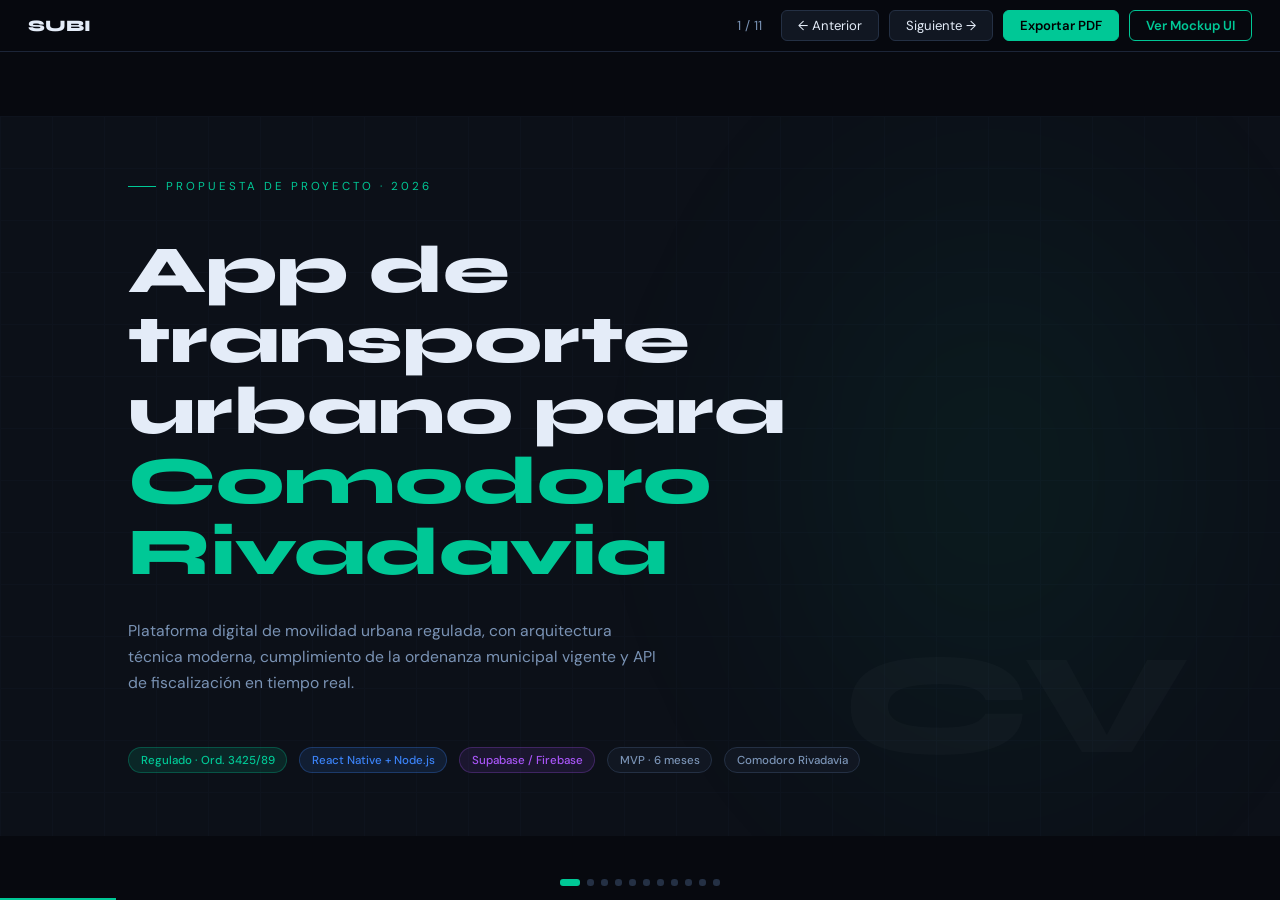
==== index.html @ 4ba76eeb "commit changes" ====
<!DOCTYPE html>
<html lang="es">

<head>
  <meta charset="UTF-8">
  <meta name="viewport" content="width=device-width, initial-scale=1.0">
  <title>SUBI — Presentación del proyecto</title>
  <link
    href="https://fonts.googleapis.com/css2?family=Syne:wght@400;600;700;800&family=DM+Sans:ital,wght@0,300;0,400;0,500;0,600;1,400&display=swap"
    rel="stylesheet">
  <link rel="stylesheet" href="styles.css">
  <style>
    .mockup-btn {
      background: transparent;
      border: 1px solid var(--accent) !important;
      color: var(--accent) !important;
      font-weight: 600;
    }

    .mockup-btn:hover {
      background: var(--accent) !important;
      color: #000 !important;
    }
  </style>
</head>

<body>

  <nav class="nav">
    <div class="nav-brand">SUBI</div>
    <div class="nav-right">
      <span class="nav-counter" id="ctr">1 / 11</span>
      <button class="nbtn" onclick="go(-1)">← Anterior</button>
      <button class="nbtn" onclick="go(1)">Siguiente →</button>
      <button class="nbtn p" onclick="window.print()">Exportar PDF</button>
      <button class="nbtn mockup-btn" onclick="window.open('mockup.html','_blank')">Ver Mockup UI</button>
    </div>
  </nav>

  <div class="pbar" id="pb"></div>
  <div class="dots" id="dots"></div>

  <div class="wrap">
    <div class="vp">


      <!-- ══════════════════════════════════════════════
     S1 · PORTADA
══════════════════════════════════════════════ -->
      <div class="slide on" id="s1" style="flex-direction:column; justify-content:center; padding:8% 10%;">
        <div class="bg-grid" style="opacity:.18;"></div>
        <div class="bg-glow"
          style="right:-5%; top:-15%; width:55%; height:130%; background:radial-gradient(ellipse, rgba(0,200,150,.07), transparent 65%);">
        </div>

        <div style="position:relative;">
          <div style="display:flex; align-items:center; gap:10px; margin-bottom:4%;">
            <div style="width:28px; height:1px; background:var(--accent);"></div>
            <span
              style="font-size:clamp(.62rem,.9vw,.72rem); letter-spacing:3px; text-transform:uppercase; color:var(--accent);">Propuesta
              de Proyecto · 2026</span>
          </div>

          <div class="h1" style="font-size:clamp(2rem,5.5vw,4.2rem); max-width:72%; margin-bottom:3%;">
            App de transporte<br>urbano para<br><span class="g">Comodoro Rivadavia</span>
          </div>

          <div class="body" style="max-width:52%; margin-bottom:5%; font-size:clamp(.76rem,1.25vw,.98rem);">
            Plataforma digital de movilidad urbana regulada, con arquitectura técnica moderna, cumplimiento de la
            ordenanza municipal vigente y API de fiscalización en tiempo real.
          </div>

          <div class="hs">
            <span class="pill g">Regulado · Ord. 3425/89</span>
            <span class="pill b">React Native + Node.js</span>
            <span class="pill pu">Supabase / Firebase</span>
            <span class="pill n">MVP · 6 meses</span>
            <span class="pill n">Comodoro Rivadavia</span>
          </div>
        </div>

        <div
          style="position:absolute; right:7%; bottom:8%; font-family:'Syne',sans-serif; font-size:clamp(5rem,12vw,9rem); font-weight:800; color:rgba(255,255,255,.025); line-height:1; pointer-events:none;">
          CV</div>
      </div>


      <!-- ══════════════════════════════════════════════
     S2 · CONTEXTO Y OPORTUNIDAD
══════════════════════════════════════════════ -->
      <div class="slide" id="s2">
        <div class="inner">
          <div class="hdr">
            <div class="tag">Contexto</div>
            <div class="h2">La oportunidad en <span class="g">Comodoro Rivadavia</span></div>
          </div>
          <div class="content">
            <div class="g3 fill as">

              <div class="card g vs">
                <div class="card-title"><span class="g">Marco legal habilitado</span></div>
                <div class="body">La ordenanza <strong>3425/89</strong> regula y actualmente sanciona el transporte por
                  aplicaciones en Comodoro Rivadavia. Este proyecto opera <strong>dentro del marco legal
                    vigente</strong>, con habilitación municipal, diferenciándose de servicios informales.</div>
              </div>

              <div class="card b vs">
                <div class="card-title"><span class="b">Mercado disponible</span></div>
                <div class="body">Comodoro Rivadavia cuenta con <strong>180.000 habitantes</strong> y no dispone de una
                  plataforma digital de transporte regulada. La demanda existe y el mercado está sin ocupar por un
                  servicio formal.</div>
              </div>

              <div class="card pu vs">
                <div class="card-title"><span class="p">Modelo sustentable</span></div>
                <div class="body">Una comisión del <strong>15% sobre cada viaje</strong> permite al conductor retener
                  más ingresos que en plataformas similares, generando una comunidad de conductores comprometida desde
                  el inicio.</div>
              </div>

              <div class="card vs" style="grid-column:1/-1; flex-direction:row; gap:4%;">
                <div style="flex:1; border-right:1px solid var(--border); padding-right:4%;">
                  <div class="tag" style="margin-bottom:2%;">Usuarios objetivo</div>
                  <ul class="cl">
                    <li><span class="i">—</span><span><strong>Pasajeros:</strong> personas que necesitan movilizarse en
                        la ciudad de forma rápida y segura</span></li>
                    <li><span class="i">—</span><span><strong>Conductores:</strong> propietarios de vehículos
                        particulares o comerciales habilitados</span></li>
                    <li><span class="i">—</span><span><strong>Municipio:</strong> acceso a auditoría en tiempo real del
                        servicio de transporte urbano</span></li>
                  </ul>
                </div>
                <div style="flex:1;">
                  <div class="tag" style="margin-bottom:2%;">Diferencial clave</div>
                  <ul class="cl">
                    <li><span class="i">—</span><span>Único servicio <strong>legalmente habilitado</strong> por el
                        municipio</span></li>
                    <li><span class="i">—</span><span>API de fiscalización para <strong>auditoría municipal en tiempo
                          real</strong></span></li>
                    <li><span class="i">—</span><span>Equipo y soporte <strong>100% local</strong></span></li>
                  </ul>
                </div>
              </div>

            </div>
          </div>
        </div>
      </div>


      <!-- ══════════════════════════════════════════════
     S3 · FUNCIONALIDADES MVP
══════════════════════════════════════════════ -->
      <div class="slide" id="s3">
        <div class="inner">
          <div class="hdr">
            <div class="tag">Producto</div>
            <div class="h2">Funcionalidades del <span class="g">MVP</span></div>
          </div>
          <div class="content">
            <div class="g3 fill as">

              <div class="card vs">
                <div class="card-title">App del pasajero</div>
                <ul class="cl">
                  <li><span class="i">—</span><span>Registro y login con verificación</span></li>
                  <li><span class="i">—</span><span>Solicitud de viaje con origen y destino</span></li>
                  <li><span class="i">—</span><span>Geolocalización y seguimiento del conductor en mapa</span></li>
                  <li><span class="i">—</span><span>Cálculo automático de tarifa</span></li>
                  <li><span class="i">—</span><span>Pago en efectivo (fase 1) y Mercado Pago (fase 2)</span></li>
                  <li><span class="i">—</span><span>Calificación y comentarios del conductor</span></li>
                  <li><span class="i">—</span><span>Historial de viajes</span></li>
                  <li><span class="i">—</span><span>Botón de emergencia</span></li>
                </ul>
              </div>

              <div class="card b vs">
                <div class="card-title"><span class="b">App del conductor</span></div>
                <ul class="cl">
                  <li><span class="i">—</span><span>Registro con validación de documentos y habilitación</span></li>
                  <li><span class="i">—</span><span>Activar / desactivar disponibilidad</span></li>
                  <li><span class="i">—</span><span>Recepción y aceptación de solicitudes</span></li>
                  <li><span class="i">—</span><span>Navegación con ruta en tiempo real</span></li>
                  <li><span class="i">—</span><span>Vista de ganancias del día y semana</span></li>
                  <li><span class="i">—</span><span>Historial de viajes realizados</span></li>
                  <li><span class="i">—</span><span>Notificaciones push</span></li>
                </ul>
              </div>

              <div class="card pu vs">
                <div class="card-title"><span class="p">Panel de administración</span></div>
                <ul class="cl">
                  <li><span class="i">—</span><span>Mapa con conductores y viajes activos en tiempo real</span></li>
                  <li><span class="i">—</span><span>Gestión de conductores y usuarios</span></li>
                  <li><span class="i">—</span><span>Estadísticas de viajes, ingresos y comisiones</span></li>
                  <li><span class="i">—</span><span>Configuración de tarifas y comisiones</span></li>
                  <li><span class="i">—</span><span>Módulo de reportes</span></li>
                  <li><span class="i">—</span><span>Gestión de la API municipal</span></li>
                </ul>
              </div>

            </div>
          </div>
        </div>
      </div>


      <!-- ══════════════════════════════════════════════
     S4 · MARCO LEGAL Y API MUNICIPAL
══════════════════════════════════════════════ -->
      <div class="slide" id="s4">
        <div class="inner">
          <div class="hdr">
            <div class="tag orange">Marco Legal</div>
            <div class="h2">Ordenanza <span class="o">3425/89</span> · API de Fiscalización Municipal</div>
          </div>
          <div class="content">
            <div class="g21 fill as">

              <div class="vs">
                <div class="card or vs">
                  <div class="card-title" style="color:var(--orange);">Ordenanza Municipal 3425/89</div>
                  <div class="body">La ordenanza regula y <strong>sanciona actualmente</strong> el transporte por
                    aplicaciones en Comodoro Rivadavia.<br>Para ello, la plataforma expone una <strong>API de
                      fiscalización</strong>
                    que le permite a la municipalidad auditar el servicio en tiempo real, <strong>sin vulnerar la
                      privacidad de los usuarios</strong>.</div>
                </div>

                <div class="ep">
                  <div class="ep-head">
                    <span class="ep-method get">GET</span>
                    <span class="ep-path">/fiscalizacion/conductor/<span>{id}</span></span>
                  </div>
                  <div class="ep-body">
                    <span class="k">habilitado</span>: <span class="v">true</span><br>
                    <span class="k">documentacion_vigente</span>: <span class="v">true</span><br>
                    <span class="k">vehiculo_habilitado</span>: <span class="v">true</span><br>
                    <span class="c">// Sin datos de pasajero ni viaje</span>
                  </div>
                </div>

                <div class="ep">
                  <div class="ep-head">
                    <span class="ep-method get">GET</span>
                    <span class="ep-path">/fiscalizacion/<span>viajes-activos</span></span>
                  </div>
                  <div class="ep-body">
                    <span class="k">total_viajes_en_curso</span>: <span class="v">14</span><br>
                    <span class="k">conductores_en_linea</span>: <span class="v">23</span><br>
                    <span class="k">zonas</span>: <span class="s">["centro","km3","rada_tilly"]</span><br>
                    <span class="c">// Datos agregados, sin identificar usuarios</span>
                  </div>
                </div>

                <div class="ep">
                  <div class="ep-head">
                    <span class="ep-method post">POST</span>
                    <span class="ep-path">→ <span>municipio/webhook/canon</span></span>
                  </div>
                  <div class="ep-body">
                    <span class="k">viaje_id</span>: <span class="s">"uuid-anonimizado"</span><br>
                    <span class="k">monto_viaje</span>: <span class="v">1850</span><br>
                    <span class="k">canon_calculado</span>: <span class="v">92.5</span><br>
                    <span class="k">zona</span>: <span class="s">"centro"</span><br>
                    <span class="c">// Sin datos personales identificables</span>
                  </div>
                </div>
              </div>

              <div class="vs">
                <div class="card vs">
                  <div class="card-title">Privacidad garantizada</div>
                  <div class="body">Los tres endpoints están diseñados bajo el principio de <strong>mínima exposición de
                      datos</strong>. El municipio puede verificar habilitaciones, medir actividad del servicio y
                    recaudar el canon automáticamente, <strong>sin acceder a ningún dato personal</strong> de pasajeros
                    ni rutas individuales.</div>
                </div>
                <div class="card g vs">
                  <div class="card-title"><span class="g">Ventaja competitiva legal</span></div>
                  <div class="body">Esta API convierte el cumplimiento normativo en una <strong>ventaja
                      estructural</strong>: cualquier otro servicio que quiera operar en Comodoro deberá cumplir la
                    misma ordenanza, y esta plataforma ya tiene la infraestructura construida desde el origen.</div>
                </div>
                <div class="card or vs">
                  <div class="card-title" style="color:var(--orange);">Canon Municipal</div>
                  <div class="body">El webhook de canon dispara automáticamente al completarse cada viaje, enviando al
                    sistema municipal el monto a recaudar <strong>sin intervención manual</strong>. Transparencia total
                    para el municipio, cero fricción para la operación.</div>
                </div>
              </div>

            </div>
          </div>
        </div>
      </div>


      <!-- ══════════════════════════════════════════════
     S5 · ARQUITECTURA GENERAL
══════════════════════════════════════════════ -->
      <div class="slide" id="s5">
        <div class="inner">
          <div class="hdr">
            <div class="tag blue">Arquitectura</div>
            <div class="h2">Estructura general del <span class="b">sistema</span></div>
          </div>
          <div class="content">
            <div class="g21 fill as">

              <div class="vs">
                <div class="arch-layer g">
                  <div class="arch-label g">Frontend</div>
                  <div class="arch-pills">
                    <span class="pill g">App Pasajero</span>
                    <span class="pill g">App Conductor</span>
                    <span class="pill n">React Native / Flutter</span>
                    <span class="pill n">iOS + Android</span>
                  </div>
                </div>
                <div style="text-align:center; font-size:.78rem; color:var(--text3);">HTTPS / WebSocket</div>
                <div class="arch-layer b">
                  <div class="arch-label b">API Gateway</div>
                  <div class="arch-pills">
                    <span class="pill b">Node.js + Express</span>
                    <span class="pill b">JWT Auth</span>
                    <span class="pill b">REST + WebSocket</span>
                    <span class="pill n">SSL/TLS</span>
                  </div>
                </div>
                <div style="text-align:center; font-size:.78rem; color:var(--text3);">Servicios internos</div>
                <div class="arch-layer p">
                  <div class="arch-label p">Servicios</div>
                  <div class="arch-pills">
                    <span class="pill pu">Auth Service</span>
                    <span class="pill pu">Ride Service</span>
                    <span class="pill pu">Location Service</span>
                    <span class="pill pu">Payment Service</span>
                    <span class="pill n">Push Notifications</span>
                  </div>
                </div>
                <div style="text-align:center; font-size:.78rem; color:var(--text3);">Persistencia</div>
                <div class="arch-layer o">
                  <div class="arch-label o">Datos</div>
                  <div class="arch-pills">
                    <span class="pill or">Supabase (PostgreSQL)</span>
                    <span class="pill or">Redis (cache)</span>
                    <span class="pill n">Tiempo real</span>
                  </div>
                </div>
                <div style="text-align:center; font-size:.78rem; color:var(--text3);">Webhook</div>
                <div class="arch-layer n">
                  <div class="arch-label" style="color:var(--text2);">API Municipal</div>
                  <div class="arch-pills">
                    <span class="pill n">Fiscalización</span>
                    <span class="pill n">Canon Automático</span>
                    <span class="pill n">Ord. 3425/89</span>
                  </div>
                </div>
              </div>

              <div class="vs">
                <div class="card vs">
                  <div class="card-title">Panel Admin Web</div>
                  <ul class="cl">
                    <li><span class="i">—</span><span><strong>React.js</strong> — dashboard en tiempo real</span></li>
                    <li><span class="i">—</span><span>Consume la misma API REST del backend</span></li>
                    <li><span class="i">—</span><span>Autenticación separada con roles</span></li>
                    <li><span class="i">—</span><span>Módulo de fiscalización municipal integrado</span></li>
                  </ul>
                </div>
                <div class="card b vs">
                  <div class="card-title"><span class="b">Comunicación en tiempo real</span></div>
                  <ul class="cl">
                    <li><span class="i">—</span><span><strong>WebSockets</strong> para ubicación del conductor</span>
                    </li>
                    <li><span class="i">—</span><span><strong>Push notifications</strong> vía Firebase Cloud
                        Messaging</span></li>
                    <li><span class="i">—</span><span>Estado del viaje sincronizado en todas las apps</span></li>
                  </ul>
                </div>
                <div class="card g vs">
                  <div class="card-title"><span class="g">Hosting e infraestructura</span></div>
                  <ul class="cl">
                    <li><span class="i">—</span><span><strong>Supabase Cloud</strong> o VPS propio (Railway /
                        Render)</span></li>
                    <li><span class="i">—</span><span>Certificados SSL obligatorios desde el día 1</span></li>
                    <li><span class="i">—</span><span>Escalable horizontalmente cuando el uso crezca</span></li>
                    <li><span class="i">—</span><span><strong>$100–200 USD/mes</strong> en infraestructura para la fase
                        inicial</span></li>
                  </ul>
                </div>
              </div>

            </div>
          </div>
        </div>
      </div>


      <!-- ══════════════════════════════════════════════
     S6 · STACK TECNOLÓGICO
══════════════════════════════════════════════ -->
      <div class="slide" id="s6">
        <div class="inner">
          <div class="hdr">
            <div class="tag">Tecnología</div>
            <div class="h2">Stack tecnológico <span class="g">seleccionado</span></div>
          </div>
          <div class="content">
            <div class="g4 fill as">

              <div class="card g vs">
                <div class="card-title"><span class="g">Apps Móviles</span></div>
                <ul class="cl">
                  <li><span class="i">—</span><span><strong>React Native</strong> — un código para iOS y Android</span>
                  </li>
                  <li><span class="i">—</span><span>JavaScript / TypeScript</span></li>
                  <li><span class="i">—</span><span>Expo para desarrollo ágil</span></li>
                  <li><span class="i">—</span><span>Publicación en App Store y Play Store</span></li>
                </ul>
              </div>

              <div class="card b vs">
                <div class="card-title"><span class="b">Backend</span></div>
                <ul class="cl">
                  <li><span class="i">—</span><span><strong>Node.js + Express</strong></span></li>
                  <li><span class="i">—</span><span>API REST + WebSockets</span></li>
                  <li><span class="i">—</span><span>JWT para autenticación segura</span></li>
                  <li><span class="i">—</span><span>bcrypt para contraseñas</span></li>
                  <li><span class="i">—</span><span>Variables de entorno para secrets</span></li>
                </ul>
              </div>

              <div class="card pu vs">
                <div class="card-title"><span class="p">Base de Datos</span></div>
                <ul class="cl">
                  <li><span class="i">—</span><span><strong>Supabase</strong> (PostgreSQL)</span></li>
                  <li><span class="i">—</span><span>Tiempo real nativo</span></li>
                  <li><span class="i">—</span><span>Autenticación integrada</span></li>
                  <li><span class="i">—</span><span>Redis para caché de ubicaciones</span></li>
                  <li><span class="i">—</span><span>Open source, sin vendor lock-in</span></li>
                </ul>
              </div>

              <div class="card or vs">
                <div class="card-title" style="color:var(--orange);">Mapas y Pagos</div>
                <ul class="cl">
                  <li><span class="i">—</span><span><strong>Mapbox</strong> — gratis hasta 50k cargas/mes</span></li>
                  <li><span class="i">—</span><span>O <strong>OpenStreetMap + Leaflet</strong> (100% gratuito)</span>
                  </li>
                  <li><span class="i">—</span><span><strong>Mercado Pago SDK</strong> para pagos digitales</span></li>
                  <li><span class="i">—</span><span>Efectivo habilitado desde el inicio</span></li>
                </ul>
              </div>

              <div class="card vs" style="grid-column:1/-1; flex-direction:row; gap:4%;">
                <div style="flex:1; border-right:1px solid var(--border); padding-right:4%;">
                  <div class="card-title" style="margin-bottom:4%;">Notificaciones y Tiempo Real</div>
                  <ul class="cl">
                    <li><span class="i">—</span><span><strong>Firebase Cloud Messaging</strong> para push
                        notifications</span></li>
                    <li><span class="i">—</span><span><strong>WebSockets</strong> para ubicación en tiempo real del
                        conductor</span></li>
                    <li><span class="i">—</span><span>Estado del viaje sincronizado en todas las apps
                        simultáneamente</span></li>
                  </ul>
                </div>
                <div style="flex:1; border-right:1px solid var(--border); padding-right:4%;">
                  <div class="card-title" style="margin-bottom:4%;">Panel Admin</div>
                  <ul class="cl">
                    <li><span class="i">—</span><span><strong>React.js</strong> — interfaz web responsive</span></li>
                    <li><span class="i">—</span><span>Consume la misma API del backend</span></li>
                    <li><span class="i">—</span><span>Módulo de fiscalización municipal integrado</span></li>
                  </ul>
                </div>
                <div style="flex:1;">
                  <div class="card-title" style="margin-bottom:4%;">Seguridad</div>
                  <ul class="cl">
                    <li><span class="i">—</span><span>SSL/TLS obligatorio en todos los endpoints</span></li>
                    <li><span class="i">—</span><span>JWT con expiración + refresh tokens</span></li>
                    <li><span class="i">—</span><span>Secrets en variables de entorno, nunca en código</span></li>
                    <li><span class="i">—</span><span>Verificación de identidad de conductores</span></li>
                  </ul>
                </div>
              </div>

            </div>
          </div>
        </div>
      </div>


      <!-- ══════════════════════════════════════════════
     S7 · BASE DE DATOS
══════════════════════════════════════════════ -->
      <div class="slide" id="s7">
        <div class="inner">
          <div class="hdr">
            <div class="tag purple">Base de Datos</div>
            <div class="h2">Esquema de datos <span class="p">principal</span></div>
          </div>
          <div class="content">
            <div class="g3 fill as">

              <div class="vs">
                <div class="card-title"
                  style="margin-bottom:4%; font-size:clamp(.64rem,1vw,.8rem); color:var(--text2); text-transform:uppercase; letter-spacing:1px;">
                  Tabla: Users</div>
                <div class="code">
                  <span class="cm">-- Tabla users (Supabase/PostgreSQL)</span><br>
                  id &nbsp;&nbsp;&nbsp;&nbsp;&nbsp;&nbsp;&nbsp; UUID &nbsp;&nbsp;&nbsp;&nbsp;<span class="kw">PRIMARY
                    KEY</span><br>
                  name &nbsp;&nbsp;&nbsp;&nbsp; VARCHAR(100)<br>
                  email &nbsp;&nbsp;&nbsp; VARCHAR &nbsp;&nbsp;<span class="kw">UNIQUE</span><br>
                  password &nbsp;<span class="st">hashed (bcrypt)</span><br>
                  role &nbsp;&nbsp;&nbsp;&nbsp;&nbsp; <span class="st">'user'|'driver'|'admin'</span><br>
                  verified &nbsp; BOOLEAN<br>
                  created_at TIMESTAMP
                </div>
                <div class="card b vs" style="margin-top:4%;">
                  <div class="card-title"><span class="b">Conductor (extensión)</span></div>
                  <div class="code" style="margin-top:4%;">
                    driver_id &nbsp;&nbsp;&nbsp; → users.id<br>
                    licencia &nbsp;&nbsp;&nbsp;&nbsp; VARCHAR<br>
                    vehiculo &nbsp;&nbsp;&nbsp;&nbsp; JSONB<br>
                    habilitado &nbsp;&nbsp; BOOLEAN<br>
                    doc_vigente &nbsp; BOOLEAN<br>
                    rating &nbsp;&nbsp;&nbsp;&nbsp;&nbsp;&nbsp; DECIMAL(3,2)
                  </div>
                </div>
              </div>

              <div class="vs">
                <div class="card-title"
                  style="margin-bottom:4%; font-size:clamp(.64rem,1vw,.8rem); color:var(--text2); text-transform:uppercase; letter-spacing:1px;">
                  Tabla: Rides</div>
                <div class="code">
                  id &nbsp;&nbsp;&nbsp;&nbsp;&nbsp;&nbsp;&nbsp;&nbsp; UUID <span class="kw">PRIMARY KEY</span><br>
                  user_id &nbsp;&nbsp;&nbsp; → users.id<br>
                  driver_id &nbsp; → users.id<br>
                  origin &nbsp;&nbsp;&nbsp;&nbsp; JSONB <span class="cm">-- {lat,lng,addr}</span><br>
                  destination JSONB <span class="cm">-- {lat,lng,addr}</span><br>
                  fare &nbsp;&nbsp;&nbsp;&nbsp;&nbsp;&nbsp; DECIMAL(10,2)<br>
                  commission &nbsp;DECIMAL(10,2)<br>
                  status &nbsp;&nbsp;&nbsp;&nbsp; <span class="st">'requested'|'accepted'|</span><br>
                  &nbsp;&nbsp;&nbsp;&nbsp;&nbsp;&nbsp;&nbsp;&nbsp;&nbsp;&nbsp;&nbsp;&nbsp;<span
                    class="st">'in_progress'|'completed'</span><br>
                  timestamp &nbsp; TIMESTAMPTZ
                </div>
                <div class="card g vs" style="margin-top:4%;">
                  <div class="card-title"><span class="g">Canon Municipal</span></div>
                  <div class="code" style="margin-top:4%;">
                    ride_uuid &nbsp;&nbsp;<span class="cm">-- anonimizado</span><br>
                    monto &nbsp;&nbsp;&nbsp;&nbsp;&nbsp; DECIMAL<br>
                    canon &nbsp;&nbsp;&nbsp;&nbsp;&nbsp; DECIMAL <span class="cm">-- calculado</span><br>
                    zona &nbsp;&nbsp;&nbsp;&nbsp;&nbsp;&nbsp; VARCHAR<br>
                    enviado_mun BOOLEAN
                  </div>
                </div>
              </div>

              <div class="vs">
                <div class="card-title"
                  style="margin-bottom:4%; font-size:clamp(.64rem,1vw,.8rem); color:var(--text2); text-transform:uppercase; letter-spacing:1px;">
                  Tabla: Locations</div>
                <div class="code">
                  <span class="cm">-- Actualización en tiempo real</span><br>
                  driver_id &nbsp; UUID<br>
                  lat &nbsp;&nbsp;&nbsp;&nbsp;&nbsp;&nbsp;&nbsp; DECIMAL<br>
                  lng &nbsp;&nbsp;&nbsp;&nbsp;&nbsp;&nbsp;&nbsp; DECIMAL<br>
                  heading &nbsp;&nbsp;&nbsp; INTEGER<br>
                  updated_at &nbsp;TIMESTAMPTZ<br>
                  <span class="cm">-- TTL: se limpia automáticamente</span><br>
                  <span class="cm">-- Redis cache para velocidad</span>
                </div>
                <div class="card or vs" style="margin-top:4%;">
                  <div class="card-title" style="color:var(--orange);">Tabla: Ratings</div>
                  <div class="code" style="margin-top:4%;">
                    ride_id &nbsp;&nbsp; → rides.id<br>
                    from_user UUID<br>
                    to_user &nbsp;&nbsp; UUID<br>
                    score &nbsp;&nbsp;&nbsp;&nbsp; INTEGER <span class="cm">-- 1-5</span><br>
                    comment &nbsp;&nbsp; TEXT
                  </div>
                </div>
              </div>

            </div>
          </div>
        </div>
      </div>


      <!-- ══════════════════════════════════════════════
     S8 · SEGURIDAD Y PRIVACIDAD
══════════════════════════════════════════════ -->
      <div class="slide" id="s8">
        <div class="inner">
          <div class="hdr">
            <div class="tag orange">Seguridad y Privacidad</div>
            <div class="h2">Infraestructura de <span class="o">seguridad</span> del sistema</div>
          </div>
          <div class="content">
            <div class="g4 fill as">

              <div class="card g vs">
                <div class="card-title"><span class="g">Autenticación</span></div>
                <ul class="cl">
                  <li><span class="i">—</span><span><strong>JWT</strong> con expiración + refresh tokens</span></li>
                  <li><span class="i">—</span><span><strong>bcrypt</strong> para hash de contraseñas</span></li>
                  <li><span class="i">—</span><span>Secrets en variables de entorno</span></li>
                  <li><span class="i">—</span><span>Verificación de email al registro</span></li>
                </ul>
              </div>

              <div class="card b vs">
                <div class="card-title"><span class="b">Comunicación</span></div>
                <ul class="cl">
                  <li><span class="i">—</span><span><strong>HTTPS obligatorio</strong> en todos los endpoints</span>
                  </li>
                  <li><span class="i">—</span><span>WSS (WebSocket seguro) para tiempo real</span></li>
                  <li><span class="i">—</span><span>Certificados SSL/TLS actualizados</span></li>
                  <li><span class="i">—</span><span>Rate limiting para prevenir abuso</span></li>
                </ul>
              </div>

              <div class="card pu vs">
                <div class="card-title"><span class="p">Privacidad de Usuarios</span></div>
                <ul class="cl">
                  <li><span class="i">—</span><span>Datos personales <strong>nunca expuestos</strong> en la API
                      municipal</span></li>
                  <li><span class="i">—</span><span>UUIDs anonimizados en reportes fiscales</span></li>
                  <li><span class="i">—</span><span>Acceso por roles estrictos</span></li>
                  <li><span class="i">—</span><span>Política de privacidad explícita</span></li>
                </ul>
              </div>

              <div class="card or vs">
                <div class="card-title" style="color:var(--orange);">Verificación Conductores</div>
                <ul class="cl">
                  <li><span class="i">—</span><span>Validación de DNI y licencia de conducir</span></li>
                  <li><span class="i">—</span><span>Verificación de habilitación municipal</span></li>
                  <li><span class="i">—</span><span>Revisión técnica del vehículo</span></li>
                  <li><span class="i">—</span><span>Estado activo/suspendido en tiempo real</span></li>
                </ul>
              </div>

              <div class="card vs" style="grid-column:1/-1; flex-direction:row; gap:3%;">
                <div style="flex:1;">
                  <div class="card-title" style="margin-bottom:3%;">Botón de Emergencia</div>
                  <ul class="cl">
                    <li><span class="i">—</span><span>Disponible en la app del pasajero durante todo el viaje</span>
                    </li>
                    <li><span class="i">—</span><span>Envía ubicación GPS en tiempo real al panel de
                        administración</span></li>
                    <li><span class="i">—</span><span>Registro del incidente con timestamp y datos del viaje</span></li>
                  </ul>
                </div>
                <div style="flex:1; border-left:1px solid var(--border); padding-left:3%;">
                  <div class="card-title" style="margin-bottom:3%;">Base de Datos Segura</div>
                  <ul class="cl">
                    <li><span class="i">—</span><span>Backups automáticos diarios</span></li>
                    <li><span class="i">—</span><span>Base de datos replicada (alta disponibilidad)</span></li>
                    <li><span class="i">—</span><span>Acceso solo desde el backend, nunca directo desde el
                        cliente</span></li>
                  </ul>
                </div>
                <div style="flex:1; border-left:1px solid var(--border); padding-left:3%;">
                  <div class="card-title" style="margin-bottom:3%;">Cumplimiento Normativo</div>
                  <ul class="cl">
                    <li><span class="i">—</span><span>Arquitectura diseñada desde el origen para cumplir la <strong>Ord.
                          3425/89</strong></span></li>
                    <li><span class="i">—</span><span>Auditoría municipal habilitada sin comprometer la
                        privacidad</span></li>
                  </ul>
                </div>
              </div>

            </div>
          </div>
        </div>
      </div>


      <!-- ══════════════════════════════════════════════
     S9 · MONETIZACIÓN
══════════════════════════════════════════════ -->
      <div class="slide" id="s9">
        <div class="inner">
          <div class="hdr">
            <div class="tag">Modelo de Negocio</div>
            <div class="h2">Monetización y <span class="g">estructura financiera</span></div>
          </div>
          <div class="content">
            <div class="g21 fill as">

              <div class="vs">
                <div class="g2" style="gap:clamp(7px,1.5%,14px);">
                  <div class="stat">
                    <div class="stat-v g">15%</div>
                    <div class="stat-l">Comisión por viaje</div>
                  </div>
                  <div class="stat">
                    <div class="stat-v b">~11%</div>
                    <div class="stat-l">Ingreso neto (post Mercado Pago)</div>
                  </div>
                </div>

                <div class="card vs">
                  <div class="card-title">Fuentes de ingreso</div>
                  <ul class="cl">
                    <li><span class="i">—</span><span><strong>Comisión por viaje (15%)</strong> — ingreso principal
                        desde el primer viaje completado</span></li>
                    <li><span class="i">—</span><span><strong>Servicios premium para conductores</strong> — visibilidad
                        prioritaria, estadísticas avanzadas</span></li>
                    <li><span class="i">—</span><span><strong>Pagos digitales (fase 2)</strong> — integración con
                        Mercado Pago (~3–5% de comisión del medio de pago)</span></li>
                    <li><span class="i">—</span><span><strong>Publicidad local (fase 3)</strong> — cuando la base de
                        usuarios justifique el volumen</span></li>
                  </ul>
                </div>

                <div class="card g vs">
                  <div class="card-title"><span class="g">Costos operativos mensuales</span></div>
                  <ul class="cl">
                    <li><span class="i">—</span><span>Infraestructura: <strong>$100–200 USD/mes</strong> en fase
                        inicial</span></li>
                    <li><span class="i">—</span><span>Mapbox: <strong>gratuito</strong> hasta 50.000 cargas/mes</span>
                    </li>
                    <li><span class="i">—</span><span>Firebase FCM (notificaciones): <strong>gratuito</strong></span>
                    </li>
                    <li><span class="i">—</span><span>Supabase: <strong>gratuito</strong> hasta límite generoso, luego
                        escala</span></li>
                  </ul>
                </div>
              </div>

              <div class="vs">
                <div class="card b vs">
                  <div class="card-title"><span class="b">Flujo por viaje — ejemplo $2.000 ARS</span></div>
                  <div style="margin-top:4%;">
                    <div class="cost-row"><span class="cost-label">Monto total del viaje</span><span
                        class="cost-val">$2.000</span></div>
                    <div class="cost-row"><span class="cost-label">Conductor recibe (85%)</span><span
                        class="cost-val g">$1.700</span></div>
                    <div class="cost-row"><span class="cost-label">Comisión plataforma (15%)</span><span
                        class="cost-val">$300</span></div>
                    <div class="cost-row"><span class="cost-label">Canon municipal (automático)</span><span
                        class="cost-val" style="color:var(--orange);">Según ord.</span></div>
                    <div class="cost-row total"><span class="cost-label">Ingreso neto plataforma</span><span
                        class="cost-val">~$220–260</span></div>
                  </div>
                </div>
                <div class="card or vs">
                  <div class="card-title" style="color:var(--orange);">Consideración importante</div>
                  <div class="body">Mercado Pago cobra entre <strong>3–5% por transacción</strong> en pagos digitales.
                    Esto debe contemplarse en el modelo desde el inicio para que la comisión del 15% sea sostenible.
                  </div>
                </div>
              </div>

            </div>
          </div>
        </div>
      </div>


      <!-- ══════════════════════════════════════════════
     S10 · PLAN DE DESARROLLO
══════════════════════════════════════════════ -->
      <div class="slide" id="s10">
        <div class="inner">
          <div class="hdr">
            <div class="tag blue">Plan de Desarrollo</div>
            <div class="h2">Roadmap <span class="b">6 meses</span> · MVP a lanzamiento</div>
          </div>
          <div class="content">
            <div class="g21 fill as">

              <div class="tl">
                <div class="tli">
                  <div class="tl-left">
                    <div class="tl-dot g">1</div>
                    <div class="tl-line"></div>
                  </div>
                  <div class="tl-body">
                    <div class="tl-period">Mes 1 — Semanas 1–4</div>
                    <div class="tl-title">Arquitectura, diseño y base técnica</div>
                    <div class="tl-desc">Definición del stack, setup del repositorio, diseño UX/UI en Figma, prototipo
                      interactivo. Configuración de Supabase, estructura de base de datos y autenticación base. Contacto
                      con municipio para definir protocolo de la API de fiscalización.</div>
                  </div>
                </div>
                <div class="tli">
                  <div class="tl-left">
                    <div class="tl-dot b">2</div>
                    <div class="tl-line"></div>
                  </div>
                  <div class="tl-body">
                    <div class="tl-period b">Mes 2–3 — Core del sistema</div>
                    <div class="tl-title">Desarrollo de apps y backend</div>
                    <div class="tl-desc">App del pasajero y app del conductor en React Native. Backend Node.js con todos
                      los endpoints. Geolocalización en tiempo real con WebSockets. Integración de mapas (Mapbox). API
                      de fiscalización municipal — los 3 endpoints y el webhook.</div>
                  </div>
                </div>
                <div class="tli">
                  <div class="tl-left">
                    <div class="tl-dot g">3</div>
                    <div class="tl-line"></div>
                  </div>
                  <div class="tl-body">
                    <div class="tl-period">Mes 4 — Integraciones</div>
                    <div class="tl-title">Panel admin, pagos y notificaciones</div>
                    <div class="tl-desc">Panel de administración en React.js. Integración con Mercado Pago. Push
                      notifications vía FCM. Botón de emergencia. Módulo de reportes y estadísticas.</div>
                  </div>
                </div>
                <div class="tli">
                  <div class="tl-left">
                    <div class="tl-dot b">4</div>
                    <div class="tl-line"></div>
                  </div>
                  <div class="tl-body">
                    <div class="tl-period b">Mes 5 — Calidad</div>
                    <div class="tl-title">Testing, QA y correcciones</div>
                    <div class="tl-desc">Pruebas internas con conductores reales. Testing de la API municipal con el
                      equipo del municipio. Corrección de bugs, ajuste de tarifas y flujos. Testing en dispositivos
                      reales Android e iOS.</div>
                  </div>
                </div>
                <div class="tli">
                  <div class="tl-left">
                    <div class="tl-dot g">5</div>
                  </div>
                  <div class="tl-body">
                    <div class="tl-period">Mes 6 — Lanzamiento</div>
                    <div class="tl-title">Piloto en Comodoro Rivadavia</div>
                    <div class="tl-desc">Publicación en App Store y Play Store. Onboarding de conductores iniciales.
                      Campaña de marketing digital local. Monitoreo activo post-lanzamiento y soporte.</div>
                  </div>
                </div>
              </div>

              <div class="vs">
                <div class="card g vs">
                  <div class="card-title"><span class="g">Herramientas de desarrollo</span></div>
                  <ul class="cl">
                    <li><span class="i">—</span><span><strong>GitHub</strong> — control de versiones y
                        colaboración</span></li>
                    <li><span class="i">—</span><span><strong>Jira / Notion</strong> — gestión de tareas e hitos</span>
                    </li>
                    <li><span class="i">—</span><span><strong>Figma</strong> — diseño UI/UX y prototipado</span></li>
                    <li><span class="i">—</span><span><strong>Postman</strong> — documentación y testing de API</span>
                    </li>
                  </ul>
                </div>
                <div class="card b vs">
                  <div class="card-title"><span class="b">Metodología</span></div>
                  <ul class="cl">
                    <li><span class="i">—</span><span>Sprints de <strong>2 semanas</strong> con entregables
                        concretos</span></li>
                    <li><span class="i">—</span><span>Documentación técnica continua de arquitectura y decisiones</span>
                    </li>
                    <li><span class="i">—</span><span>IA como herramienta para acelerar desarrollo (Copilot,
                        Claude)</span></li>
                    <li><span class="i">—</span><span>Code review en cada Pull Request</span></li>
                  </ul>
                </div>
                <div class="card vs">
                  <div class="card-title">Entregables por fase</div>
                  <ul class="cl">
                    <li><span class="i">—</span><span>Mes 1: Prototipo Figma + arquitectura documentada</span></li>
                    <li><span class="i">—</span><span>Mes 3: Backend funcional + API municipal operativa</span></li>
                    <li><span class="i">—</span><span>Mes 4: Apps completas en entorno de pruebas</span></li>
                    <li><span class="i">—</span><span>Mes 5: Build aprobado por municipio</span></li>
                    <li><span class="i">—</span><span>Mes 6: App publicada en stores</span></li>
                  </ul>
                </div>
              </div>

            </div>
          </div>
        </div>
      </div>


      <!-- ══════════════════════════════════════════════
     S11 · CIERRE
══════════════════════════════════════════════ -->
      <div class="slide" id="s11" style="flex-direction:column; justify-content:center; padding:8% 10%;">
        <div class="bg-grid" style="opacity:.12;"></div>
        <div class="bg-glow"
          style="right:-8%; top:-20%; width:60%; height:130%; background:radial-gradient(ellipse, rgba(0,200,150,.07), transparent 65%);">
        </div>
        <div class="bg-glow"
          style="left:-5%; bottom:-20%; width:50%; height:100%; background:radial-gradient(ellipse, rgba(59,130,246,.05), transparent 65%);">
        </div>

        <div style="position:relative;">
          <div
            style="font-size:clamp(.62rem,.9vw,.72rem); letter-spacing:3px; text-transform:uppercase; color:var(--blue); margin-bottom:3%;">
            Resumen del Proyecto</div>

          <div class="h1"
            style="font-size:clamp(1.8rem,4.5vw,3.4rem); max-width:70%; margin-bottom:3%; line-height:1.1;">
            SUBI
          </div>


          <div style="margin-bottom:4%;">
            <button onclick="window.open('mockup.html','_blank')"
              style="padding:.65em 1.8em;background:var(--accent);border:none;border-radius:8px;color:#000;font-family:'Syne',sans-serif;font-weight:700;font-size:clamp(.7rem,1.1vw,.88rem);cursor:pointer;letter-spacing:.3px;transition:opacity .15s;"
              onmouseover="this.style.opacity='.82'" onmouseout="this.style.opacity='1'">Ver Mockup de la App →</button>
          </div>

          <div class="hs">
            <span class="pill g">Habilitación municipal</span>
            <span class="pill g">API de fiscalización Ord. 3425/89</span>
            <span class="pill b">React Native · Node.js · Supabase</span>
            <span class="pill b">iOS + Android desde el inicio</span>
            <span class="pill pu">Panel de administración web</span>
            <span class="pill n">15% de comisión al conductor</span>
            <span class="pill n">MVP en 6 meses</span>
            <span class="pill or">Canon municipal automatizado</span>
          </div>
        </div>
      </div>
    </div>
    <script src="slides.js"></script>
</body>

</html>
---- styles.css ----
*,
*::before,
*::after {
  box-sizing: border-box;
  margin: 0;
  padding: 0;
}

:root {
  --bg: #07090f;
  --s1: #0c1018;
  --s2: #111722;
  --border: #1c2538;
  --border2: #243044;
  --accent: #00c896;
  --accent-dim: rgba(0, 200, 150, 0.12);
  --accent-border: rgba(0, 200, 150, 0.28);
  --blue: #3b82f6;
  --blue-dim: rgba(59, 130, 246, 0.12);
  --blue-border: rgba(59, 130, 246, 0.28);
  --purple: #a855f7;
  --purple-dim: rgba(168, 85, 247, 0.1);
  --purple-border: rgba(168, 85, 247, 0.25);
  --orange: #f59e0b;
  --orange-dim: rgba(245, 158, 11, 0.1);
  --orange-border: rgba(245, 158, 11, 0.25);
  --text: #e4ecf8;
  --text2: #7a93b5;
  --text3: #2e3f58;
}

body {
  background: var(--bg);
  font-family: 'DM Sans', sans-serif;
  color: var(--text);
}

/* ─── NAV ─── */
.nav {
  position: fixed;
  top: 0;
  left: 0;
  right: 0;
  height: 52px;
  background: rgba(7, 9, 15, 0.96);
  backdrop-filter: blur(12px);
  border-bottom: 1px solid var(--border);
  display: flex;
  align-items: center;
  justify-content: space-between;
  padding: 0 28px;
  z-index: 999;
}

.nav-brand {
  font-family: 'Syne', sans-serif;
  font-weight: 800;
  font-size: 1rem;
}

.nav-brand span {
  color: var(--accent);
}

.nav-right {
  display: flex;
  align-items: center;
  gap: 10px;
}

.nav-counter {
  font-size: .82rem;
  color: var(--text2);
  min-width: 44px;
  text-align: center;
}

.nbtn {
  padding: 6px 16px;
  border-radius: 6px;
  border: 1px solid var(--border2);
  background: var(--s2);
  color: var(--text);
  font-size: .82rem;
  cursor: pointer;
  font-family: 'DM Sans', sans-serif;
  transition: background .15s;
}

.nbtn:hover {
  background: var(--border);
}

.nbtn.p {
  background: var(--accent);
  border-color: var(--accent);
  color: #000;
  font-weight: 600;
}

.nbtn.p:hover {
  opacity: .88;
}

/* ─── LAYOUT ─── */
.wrap {
  padding-top: 52px;
  display: flex;
  align-items: center;
  justify-content: center;
  min-height: 100vh;
}

.vp {
  width: 100%;
  max-width: 1280px;
  aspect-ratio: 16/9;
  position: relative;
}

.slide {
  display: none;
  width: 100%;
  height: 100%;
  position: relative;
  overflow: hidden;
  background: var(--s1);
}

.slide.on {
  display: flex;
}

/* ─── PROGRESS + DOTS ─── */
.pbar {
  position: fixed;
  bottom: 0;
  left: 0;
  height: 2px;
  background: var(--accent);
  transition: width .3s;
  z-index: 999;
}

.dots {
  position: fixed;
  bottom: 14px;
  left: 50%;
  transform: translateX(-50%);
  display: flex;
  gap: 7px;
  z-index: 998;
}

.dot {
  width: 7px;
  height: 7px;
  border-radius: 3px;
  background: var(--border2);
  cursor: pointer;
  transition: all .2s;
}

.dot.on {
  background: var(--accent);
  width: 20px;
}

/* ─── TYPOGRAPHY ─── */
.tag {
  font-size: clamp(.6rem, .9vw, .75rem);
  letter-spacing: 2.5px;
  text-transform: uppercase;
  color: var(--accent);
  margin-bottom: 1%;
}

.tag.blue {
  color: var(--blue);
}

.tag.purple {
  color: var(--purple);
}

.tag.orange {
  color: var(--orange);
}

.h1 {
  font-family: 'Syne', sans-serif;
  font-weight: 800;
  line-height: 1.05;
}

.h1 .g {
  color: var(--accent);
}

.h1 .b {
  color: var(--blue);
}

.h2 {
  font-family: 'Syne', sans-serif;
  font-weight: 800;
  font-size: clamp(1.05rem, 2.4vw, 1.75rem);
  line-height: 1.1;
}

.h2 .g {
  color: var(--accent);
}

.h2 .b {
  color: var(--blue);
}

.h2 .p {
  color: var(--purple);
}

.h2 .o {
  color: var(--orange);
}

.body {
  font-size: clamp(.7rem, 1.1vw, .9rem);
  color: var(--text2);
  line-height: 1.65;
}

.body strong {
  color: var(--text);
}

.body .g {
  color: var(--accent);
  font-weight: 600;
}

/* ─── CARDS ─── */
.card {
  background: var(--s2);
  border: 1px solid var(--border);
  border-radius: 12px;
  padding: clamp(12px, 2.2%, 22px);
  display: flex;
  flex-direction: column;
  gap: clamp(6px, 1.2%, 12px);
}

.card.g {
  border-color: var(--accent-border);
  background: linear-gradient(135deg, var(--accent-dim), transparent);
}

.card.b {
  border-color: var(--blue-border);
  background: linear-gradient(135deg, var(--blue-dim), transparent);
}

.card.pu {
  border-color: var(--purple-border);
  background: linear-gradient(135deg, var(--purple-dim), transparent);
}

.card.or {
  border-color: var(--orange-border);
  background: linear-gradient(135deg, var(--orange-dim), transparent);
}

.card-title {
  font-family: 'Syne', sans-serif;
  font-weight: 700;
  font-size: clamp(.72rem, 1.3vw, 1rem);
}

.card-title .g {
  color: var(--accent);
}

.card-title .b {
  color: var(--blue);
}

.card-title .p {
  color: var(--purple);
}

.card-title .o {
  color: var(--orange);
}

/* ─── STAT BLOCKS ─── */
.stat {
  background: var(--s2);
  border: 1px solid var(--border);
  border-radius: 12px;
  padding: clamp(10px, 2.5%, 22px);
  text-align: center;
}

.stat-v {
  font-family: 'Syne', sans-serif;
  font-weight: 800;
  font-size: clamp(1.4rem, 3.8vw, 2.8rem);
  line-height: 1;
}

.stat-v.g {
  color: var(--accent);
}

.stat-v.b {
  color: var(--blue);
}

.stat-v.p {
  color: var(--purple);
}

.stat-v.o {
  color: var(--orange);
}

.stat-l {
  font-size: clamp(.6rem, .9vw, .75rem);
  color: var(--text2);
  text-transform: uppercase;
  letter-spacing: 1px;
  margin-top: 5px;
}

/* ─── PILLS ─── */
.pill {
  display: inline-flex;
  align-items: center;
  gap: 5px;
  padding: .4em 1em;
  border-radius: 100px;
  font-size: clamp(.6rem, .9vw, .75rem);
  font-weight: 500;
}

.pill.g {
  background: var(--accent-dim);
  border: 1px solid var(--accent-border);
  color: var(--accent);
}

.pill.b {
  background: var(--blue-dim);
  border: 1px solid var(--blue-border);
  color: var(--blue);
}

.pill.pu {
  background: var(--purple-dim);
  border: 1px solid var(--purple-border);
  color: var(--purple);
}

.pill.or {
  background: var(--orange-dim);
  border: 1px solid var(--orange-border);
  color: var(--orange);
}

.pill.n {
  background: var(--s2);
  border: 1px solid var(--border2);
  color: var(--text2);
}

/* ─── CHECK LIST ─── */
.cl {
  list-style: none;
  display: flex;
  flex-direction: column;
  gap: clamp(5px, .9%, 9px);
}

.cl li {
  display: flex;
  gap: clamp(6px, 1%, 10px);
  align-items: flex-start;
  font-size: clamp(.66rem, 1.05vw, .86rem);
  color: var(--text2);
  line-height: 1.5;
}

.cl li .i {
  flex-shrink: 0;
  margin-top: .1em;
  font-weight: 700;
  color: var(--text3);
}

.cl li strong {
  color: var(--text);
}

/* ─── CODE BLOCK ─── */
.code {
  background: #0a0f1a;
  border: 1px solid var(--border);
  border-radius: 8px;
  padding: clamp(8px, 1.6%, 16px);
  font-family: 'Courier New', monospace;
  font-size: clamp(.6rem, .92vw, .75rem);
  color: #7dd3fc;
  line-height: 1.65;
  overflow: hidden;
}

.code .cm {
  color: #4a5568;
}

.code .kw {
  color: var(--accent);
}

.code .st {
  color: #fbbf24;
}

.code .nu {
  color: #a78bfa;
}

/* ─── ENDPOINT BLOCK ─── */
.ep {
  background: #080d16;
  border: 1px solid var(--border);
  border-radius: 8px;
  padding: clamp(8px, 1.6%, 14px);
}

.ep-head {
  display: flex;
  align-items: center;
  gap: 8px;
  margin-bottom: clamp(5px, 1%, 9px);
}

.ep-method {
  font-family: 'Syne', sans-serif;
  font-weight: 800;
  font-size: clamp(.58rem, .88vw, .7rem);
  padding: 3px 8px;
  border-radius: 4px;
}

.ep-method.get {
  background: var(--accent-dim);
  color: var(--accent);
}

.ep-method.post {
  background: var(--blue-dim);
  color: var(--blue);
}

.ep-path {
  font-family: 'Courier New', monospace;
  font-size: clamp(.58rem, .88vw, .7rem);
  color: var(--text2);
}

.ep-path span {
  color: var(--text);
}

.ep-body {
  font-family: 'Courier New', monospace;
  font-size: clamp(.56rem, .84vw, .68rem);
  color: #64748b;
  line-height: 1.75;
}

.ep-body .k {
  color: #7dd3fc;
}

.ep-body .v {
  color: #a78bfa;
}

.ep-body .s {
  color: #fbbf24;
}

.ep-body .c {
  color: #374151;
}

/* ─── ARCH LAYERS ─── */
.arch-layer {
  border-radius: 8px;
  padding: clamp(8px, 1.6%, 14px);
  display: flex;
  align-items: center;
  gap: clamp(8px, 1.5%, 14px);
  border: 1px solid var(--border);
}

.arch-layer.g {
  background: var(--accent-dim);
  border-color: var(--accent-border);
}

.arch-layer.b {
  background: var(--blue-dim);
  border-color: var(--blue-border);
}

.arch-layer.p {
  background: var(--purple-dim);
  border-color: var(--purple-border);
}

.arch-layer.o {
  background: var(--orange-dim);
  border-color: var(--orange-border);
}

.arch-layer.n {
  background: var(--s2);
}

.arch-label {
  font-family: 'Syne', sans-serif;
  font-weight: 700;
  font-size: clamp(.66rem, 1.1vw, .86rem);
  flex-shrink: 0;
  min-width: 18%;
}

.arch-label.g {
  color: var(--accent);
}

.arch-label.b {
  color: var(--blue);
}

.arch-label.p {
  color: var(--purple);
}

.arch-label.o {
  color: var(--orange);
}

.arch-pills {
  display: flex;
  flex-wrap: wrap;
  gap: 5px;
}

/* ─── TIMELINE ─── */
.tl {
  display: flex;
  flex-direction: column;
  gap: clamp(5px, 1.1%, 11px);
}

.tli {
  display: flex;
  gap: clamp(8px, 1.5%, 14px);
}

.tl-left {
  display: flex;
  flex-direction: column;
  align-items: center;
  flex-shrink: 0;
}

.tl-dot {
  width: clamp(22px, 2.8vw, 30px);
  height: clamp(22px, 2.8vw, 30px);
  border-radius: 50%;
  display: flex;
  align-items: center;
  justify-content: center;
  font-size: clamp(.58rem, .9vw, .72rem);
  font-weight: 700;
  color: #000;
  flex-shrink: 0;
}

.tl-dot.g {
  background: var(--accent);
}

.tl-dot.b {
  background: var(--blue);
}

.tl-dot.p {
  background: var(--purple);
}

.tl-line {
  width: 1px;
  flex: 1;
  background: var(--border);
  min-height: 10px;
  margin-top: 2px;
}

.tl-body {
  padding-bottom: clamp(5px, 1%, 10px);
  flex: 1;
}

.tl-period {
  font-size: clamp(.56rem, .85vw, .68rem);
  color: var(--accent);
  text-transform: uppercase;
  letter-spacing: 1px;
  margin-bottom: 1%;
}

.tl-period.b {
  color: var(--blue);
}

.tl-period.p {
  color: var(--purple);
}

.tl-title {
  font-family: 'Syne', sans-serif;
  font-weight: 700;
  font-size: clamp(.68rem, 1.2vw, .92rem);
  margin-bottom: 1%;
}

.tl-desc {
  font-size: clamp(.62rem, .98vw, .8rem);
  color: var(--text2);
  line-height: 1.55;
}

/* ─── LAYOUT HELPERS ─── */
.inner {
  width: 100%;
  height: 100%;
  display: flex;
  flex-direction: column;
  padding: clamp(18px, 4.5%, 44px) clamp(22px, 5.5%, 60px);
}

.hdr {
  flex-shrink: 0;
  margin-bottom: clamp(10px, 2.5%, 22px);
}

.content {
  flex: 1;
  display: flex;
  overflow: hidden;
}

.g2 {
  display: grid;
  grid-template-columns: 1fr 1fr;
  gap: clamp(8px, 2%, 20px);
}

.g3 {
  display: grid;
  grid-template-columns: 1fr 1fr 1fr;
  gap: clamp(7px, 1.8%, 18px);
}

.g4 {
  display: grid;
  grid-template-columns: 1fr 1fr 1fr 1fr;
  gap: clamp(6px, 1.5%, 14px);
}

.g21 {
  display: grid;
  grid-template-columns: 1.3fr 0.7fr;
  gap: clamp(8px, 2%, 20px);
}

.g12 {
  display: grid;
  grid-template-columns: 0.7fr 1.3fr;
  gap: clamp(8px, 2%, 20px);
}

.vs {
  display: flex;
  flex-direction: column;
  gap: clamp(7px, 1.5%, 14px);
}

.hs {
  display: flex;
  gap: clamp(6px, 1.2%, 12px);
  flex-wrap: wrap;
  align-items: flex-start;
}

.fill {
  width: 100%;
  height: 100%;
}

.ac {
  align-items: center;
}

.as {
  align-items: start;
}

/* ─── BG DECORATIONS ─── */
.bg-grid {
  position: absolute;
  inset: 0;
  pointer-events: none;
  background-image:
    linear-gradient(var(--border) 1px, transparent 1px),
    linear-gradient(90deg, var(--border) 1px, transparent 1px);
  background-size: 52px 52px;
  opacity: .22;
}

.bg-glow {
  position: absolute;
  pointer-events: none;
  border-radius: 50%;
  filter: blur(80px);
}

/* ─── COST ROWS ─── */
.cost-row {
  display: flex;
  justify-content: space-between;
  align-items: center;
  padding: 2.2% 0;
  border-bottom: 1px solid var(--border);
  font-size: clamp(.64rem, 1.05vw, .84rem);
}

.cost-row:last-child {
  border-bottom: none;
}

.cost-row .cost-label {
  color: var(--text2);
}

.cost-row .cost-val {
  font-weight: 600;
  color: var(--text);
  font-family: 'Syne', sans-serif;
}

.cost-row .cost-val.g {
  color: var(--accent);
}

.cost-row.total {
  border-top: 1px solid var(--accent);
  padding-top: 2.8%;
  margin-top: 1%;
}

.cost-row.total .cost-label {
  font-family: 'Syne', sans-serif;
  font-weight: 700;
  color: var(--text);
}

.cost-row.total .cost-val {
  font-size: clamp(.78rem, 1.4vw, 1.1rem);
  color: var(--accent);
}

/* ─── PRINT ─── */
@media print {

  .nav,
  .pbar,
  .dots {
    display: none !important;
  }

  .wrap {
    padding-top: 0;
  }

  .slide {
    display: flex !important;
    page-break-after: always;
    height: 100vh;
  }

  * {
    -webkit-print-color-adjust: exact !important;
    print-color-adjust: exact !important;
  }
}

/* ════════════════════════════════════════════════
   RESPONSIVE — mobile-first breakpoints
   Strategy: below 900px we break the 16:9 lock
   and switch to vertical scroll layout.
   ════════════════════════════════════════════════ */

/* ── 1024px: tighter desktop ── */
@media (max-width: 1024px) {
  .g4 {
    grid-template-columns: 1fr 1fr;
  }
}

/* ── 900px: tablet — break the aspect-ratio lock ── */
@media (max-width: 900px) {

  /* Nav */
  .nav {
    padding: 0 16px;
    gap: 8px;
    height: 48px;
  }

  .nav-brand {
    font-size: .88rem;
  }

  .nav-counter {
    display: none;
  }

  .nbtn {
    padding: 5px 10px;
    font-size: .75rem;
  }

  /* Hide prev/next — no longer needed in scroll mode */
  .nav-right .nbtn:first-child,
  .nav-right .nbtn:nth-child(2) {
    display: none;
  }

  /* Kill fixed 16:9 viewport */
  .wrap {
    padding-top: 48px;
    align-items: flex-start;
    min-height: auto;
  }

  .vp {
    aspect-ratio: unset;
    max-width: 100%;
    height: auto;
  }

  /* All slides visible, stacked vertically */
  .slide {
    display: flex !important;
    height: auto;
    min-height: 100svh;
    overflow: visible;
    border-top: 1px solid var(--border);
  }

  .slide:first-child {
    border-top: none;
  }

  /* Hide nav dots + progress bar */
  .dots {
    display: none;
  }

  .pbar {
    display: none;
  }

  /* Inner container */
  .inner {
    padding: 28px 20px 36px;
    height: auto;
    min-height: 100svh;
  }

  .hdr {
    margin-bottom: 18px;
  }

  .content {
    height: auto;
    overflow: visible;
    flex-direction: column;
  }

  /* Grids → single column */
  .g2,
  .g3,
  .g4,
  .g21,
  .g12 {
    grid-template-columns: 1fr;
    gap: 12px;
  }

  /* Row cards → column */
  .card[style*="flex-direction:row"],
  .card[style*="flex-direction: row"] {
    flex-direction: column !important;
    gap: 14px !important;
  }

  .card[style*="flex-direction:row"]>div,
  .card[style*="flex-direction: row"]>div {
    border-right: none !important;
    border-left: none !important;
    border-bottom: 1px solid var(--border) !important;
    padding-right: 0 !important;
    padding-left: 0 !important;
    padding-bottom: 14px !important;
  }

  .card[style*="flex-direction:row"]>div:last-child,
  .card[style*="flex-direction: row"]>div:last-child {
    border-bottom: none !important;
    padding-bottom: 0 !important;
  }

  /* fill helper */
  .fill {
    width: 100%;
    height: auto;
  }

  /* Typography */
  .h2 {
    font-size: clamp(1.1rem, 3.5vw, 1.6rem);
  }

  .body {
    font-size: clamp(.78rem, 2vw, .95rem);
  }

  .cl li {
    font-size: clamp(.74rem, 2vw, .9rem);
  }

  .card-title {
    font-size: clamp(.8rem, 2.2vw, 1rem);
  }

  .tag {
    font-size: clamp(.62rem, 1.5vw, .72rem);
  }

  .code {
    font-size: clamp(.62rem, 1.6vw, .75rem);
  }

  .ep-path,
  .ep-method {
    font-size: clamp(.6rem, 1.6vw, .72rem);
  }

  .ep-body {
    font-size: clamp(.58rem, 1.5vw, .7rem);
  }

  .tl-title {
    font-size: clamp(.74rem, 2vw, .92rem);
  }

  .tl-desc {
    font-size: clamp(.68rem, 1.8vw, .82rem);
  }

  .stat-v {
    font-size: clamp(1.6rem, 5vw, 2.4rem);
  }

  .pill {
    font-size: clamp(.62rem, 1.6vw, .72rem);
  }

  /* Portada S1 */
  #s1 {
    padding: 36px 20px 40px !important;
  }

  #s1 .h1 {
    font-size: clamp(1.8rem, 6vw, 3rem) !important;
    max-width: 100% !important;
  }

  #s1 .body {
    max-width: 100% !important;
  }

  /* Cierre S11 */
  #s11 {
    padding: 36px 20px 40px !important;
  }

  #s11 .h1 {
    font-size: clamp(1.6rem, 5vw, 2.6rem) !important;
    max-width: 100% !important;
  }

  #s11 .body {
    max-width: 100% !important;
  }

  /* Arch layers */
  .arch-layer {
    flex-wrap: wrap;
  }

  .arch-label {
    min-width: auto;
    width: 100%;
    margin-bottom: 4px;
  }
}

/* ── 600px: large phones ── */
@media (max-width: 600px) {
  .inner {
    padding: 22px 16px 28px;
  }

  .h2 {
    font-size: clamp(1rem, 4vw, 1.4rem);
  }

  .body {
    font-size: clamp(.76rem, 2.2vw, .9rem);
  }

  .cl li {
    font-size: clamp(.72rem, 2.2vw, .86rem);
  }

  .nav-brand {
    font-size: .82rem;
  }

  .nbtn {
    font-size: .72rem;
    padding: 5px 8px;
  }
}

/* ── 400px: small phones ── */
@media (max-width: 400px) {
  .nav {
    padding: 0 10px;
  }

  .inner {
    padding: 18px 12px 24px;
  }

  .nbtn {
    padding: 4px 6px;
    font-size: .68rem;
  }

  .nav-brand {
    font-size: .76rem;
  }

  .h2 {
    font-size: clamp(.95rem, 4.5vw, 1.25rem);
  }

  .tag {
    letter-spacing: 1.5px;
  }

  .pill {
    padding: .3em .7em;
  }

  .arch-pills {
    gap: 3px;
  }
}
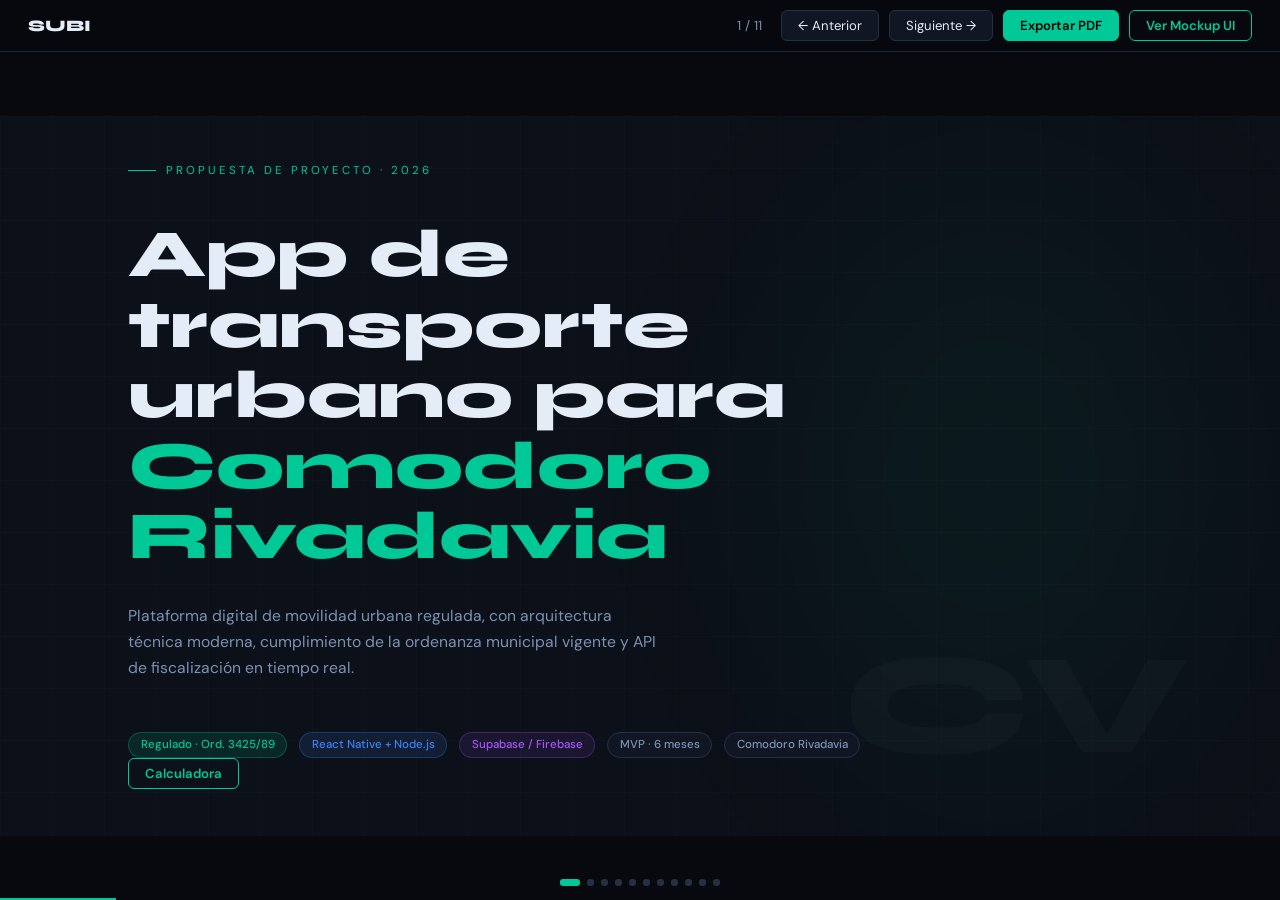
==== commit 8ddf8752: "Add button to open calculator in a new tab" ====
--- a/index.html
+++ b/index.html
@@ -77,6 +77,7 @@
             <span class="pill n">MVP · 6 meses</span>
             <span class="pill n">Comodoro Rivadavia</span>
           </div>
+          <button class="nbtn mockup-btn" onclick="window.open('calculadora.html','_blank')">Calculadora</button>
         </div>
 
         <div
@@ -931,4 +932,4 @@
     <script src="slides.js"></script>
 </body>
 
-</html>+</html>
